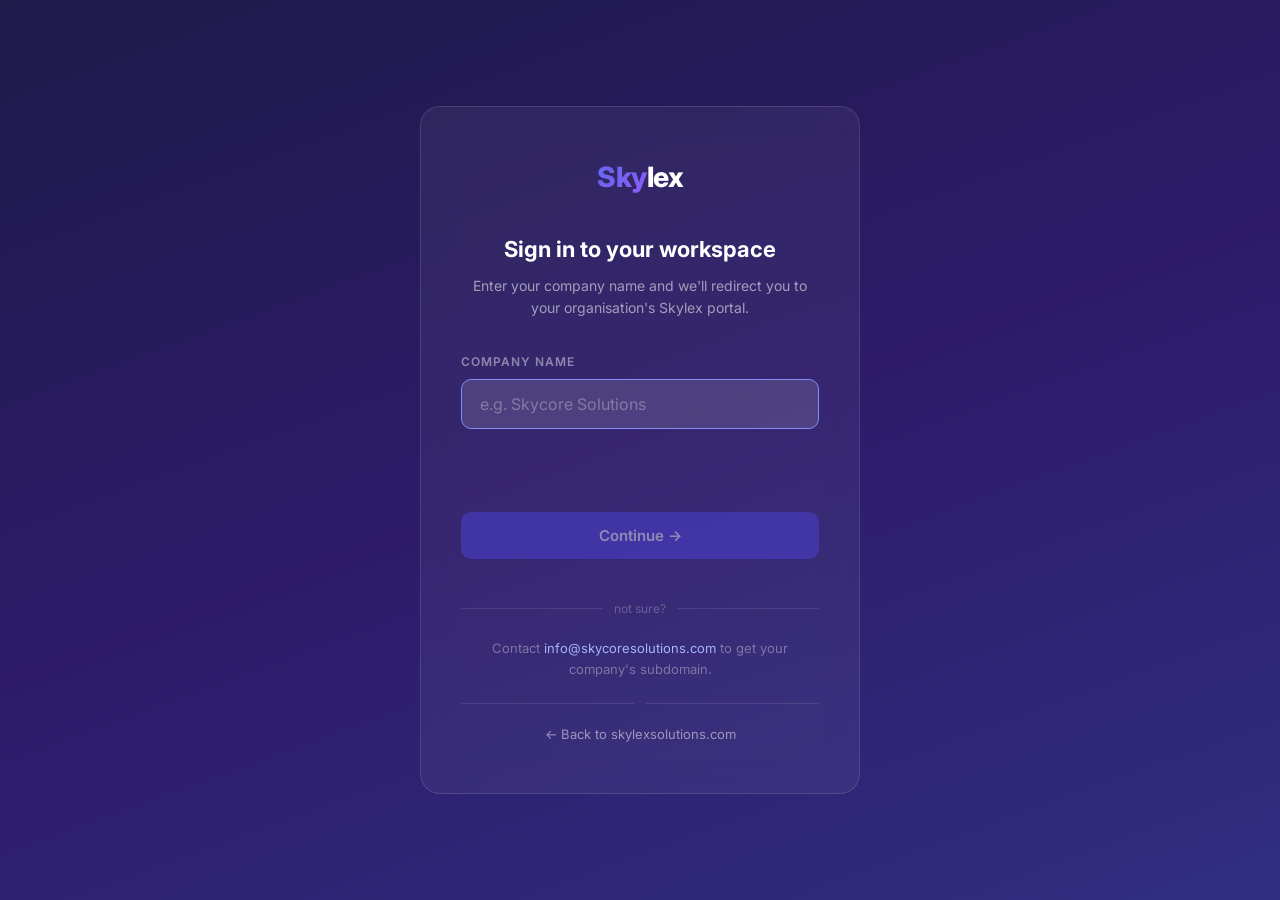
==== signin.html @ 7bc1d97b "feat: company name sign-in page with live subdomain preview" ====
<!DOCTYPE html>
<html lang="en">
<head>
  <meta charset="UTF-8" />
  <meta name="viewport" content="width=device-width, initial-scale=1.0" />
  <title>Sign in — Skylex</title>
  <link rel="preconnect" href="https://fonts.googleapis.com" />
  <link rel="preconnect" href="https://fonts.gstatic.com" crossorigin />
  <link href="https://fonts.googleapis.com/css2?family=Inter:wght@400;500;600;700;800&display=swap" rel="stylesheet" />
  <link rel="stylesheet" href="styles.css" />
  <style>
    body { background: linear-gradient(160deg, var(--indigo-950) 0%, #2d1b69 50%, var(--indigo-900) 100%); min-height: 100vh; display: flex; flex-direction: column; }
    .signin-wrap { flex: 1; display: flex; align-items: center; justify-content: center; padding: 40px 24px; }
    .signin-card {
      background: rgba(255,255,255,.05);
      border: 1px solid rgba(255,255,255,.12);
      backdrop-filter: blur(16px);
      border-radius: 20px;
      padding: 48px 40px;
      width: 100%;
      max-width: 440px;
      text-align: center;
    }
    .signin-logo { margin-bottom: 32px; }
    .signin-logo a { font-size: 28px; font-weight: 800; text-decoration: none; letter-spacing: -.5px; }
    .signin-title { font-size: 22px; font-weight: 700; color: var(--white); margin-bottom: 8px; }
    .signin-sub { font-size: 14px; color: rgba(255,255,255,.55); margin-bottom: 32px; line-height: 1.6; }
    .signin-field { text-align: left; margin-bottom: 16px; }
    .signin-field label { display: block; font-size: 12px; font-weight: 600; text-transform: uppercase; letter-spacing: 1px; color: rgba(255,255,255,.45); margin-bottom: 8px; }
    .signin-input {
      width: 100%;
      padding: 14px 18px;
      border-radius: 10px;
      border: 1.5px solid rgba(255,255,255,.15);
      background: rgba(255,255,255,.08);
      color: var(--white);
      font-size: 16px;
      font-family: var(--font);
      outline: none;
      transition: border .15s, background .15s;
    }
    .signin-input::placeholder { color: rgba(255,255,255,.3); }
    .signin-input:focus { border-color: var(--indigo-400); background: rgba(255,255,255,.12); }

    /* URL preview */
    .signin-preview {
      display: flex;
      align-items: center;
      gap: 6px;
      padding: 10px 14px;
      background: rgba(255,255,255,.06);
      border: 1px solid rgba(255,255,255,.1);
      border-radius: 8px;
      margin-bottom: 24px;
      min-height: 40px;
      transition: opacity .2s;
    }
    .signin-preview.hidden { opacity: 0; pointer-events: none; }
    .preview-arrow { color: rgba(255,255,255,.3); font-size: 13px; flex-shrink: 0; }
    .preview-url { font-size: 13px; font-family: monospace; color: var(--indigo-300); word-break: break-all; text-align: left; }
    .preview-slug { color: var(--white); font-weight: 700; }

    .signin-btn {
      width: 100%;
      padding: 14px;
      border-radius: 10px;
      background: var(--indigo-600);
      color: var(--white);
      font-size: 15px;
      font-weight: 600;
      border: none;
      cursor: pointer;
      font-family: var(--font);
      transition: background .15s, transform .1s, opacity .15s;
      margin-bottom: 20px;
    }
    .signin-btn:hover:not(:disabled) { background: var(--indigo-500); transform: translateY(-1px); }
    .signin-btn:disabled { opacity: .45; cursor: not-allowed; transform: none; }

    .signin-error {
      font-size: 13px;
      color: #fca5a5;
      background: rgba(239,68,68,.12);
      border: 1px solid rgba(239,68,68,.25);
      border-radius: 8px;
      padding: 10px 14px;
      margin-bottom: 16px;
      display: none;
    }
    .signin-error.show { display: block; }

    .signin-back { font-size: 13px; color: rgba(255,255,255,.35); }
    .signin-back a { color: rgba(255,255,255,.5); text-decoration: none; transition: color .15s; }
    .signin-back a:hover { color: var(--indigo-300); }

    .signin-divider { display: flex; align-items: center; gap: 12px; margin: 20px 0; }
    .signin-divider span { font-size: 12px; color: rgba(255,255,255,.25); white-space: nowrap; }
    .signin-divider::before, .signin-divider::after { content: ''; flex: 1; height: 1px; background: rgba(255,255,255,.1); }

    .signin-contact { font-size: 13px; color: rgba(255,255,255,.35); }
    .signin-contact a { color: var(--indigo-300); text-decoration: none; }
    .signin-contact a:hover { text-decoration: underline; }
  </style>
</head>
<body>

  <div class="signin-wrap">
    <div class="signin-card">

      <!-- Logo -->
      <div class="signin-logo">
        <a href="/">
          <span class="logo-sky">Sky</span><span style="color:white">lex</span>
        </a>
      </div>

      <h1 class="signin-title">Sign in to your workspace</h1>
      <p class="signin-sub">Enter your company name and we'll redirect you to your organisation's Skylex portal.</p>

      <!-- Form -->
      <form onsubmit="handleSignin(event)">
        <div class="signin-field">
          <label for="company">Company name</label>
          <input
            id="company"
            class="signin-input"
            type="text"
            placeholder="e.g. Skycore Solutions"
            autocomplete="organization"
            autofocus
            oninput="updatePreview()"
          />
        </div>

        <!-- Live URL preview -->
        <div class="signin-preview hidden" id="preview">
          <span class="preview-arrow">→</span>
          <span class="preview-url">
            <span class="preview-slug" id="previewSlug"></span>.skylexsolutions.com
          </span>
        </div>

        <!-- Error -->
        <div class="signin-error" id="error">Please enter your company name.</div>

        <button type="submit" class="signin-btn" id="submitBtn" disabled>
          Continue →
        </button>
      </form>

      <div class="signin-divider"><span>not sure?</span></div>
      <p class="signin-contact">
        Contact <a href="mailto:info@skycoresolutions.com">info@skycoresolutions.com</a> to get your company's subdomain.
      </p>

      <div class="signin-divider" style="margin-top:24px"></div>
      <p class="signin-back"><a href="/">← Back to skylexsolutions.com</a></p>

    </div>
  </div>

  <script>
    const BASE_DOMAIN = 'skylexsolutions.com';

    /** Convert a company name to a URL-safe subdomain slug.
     *  "Skycore Solutions Inc." → "skycoresolutions"
     *  "Acme Corp."            → "acmecorp"
     */
    function toSlug(name) {
      return name
        .toLowerCase()
        // Strip common legal suffixes
        .replace(/\b(inc\.?|ltd\.?|llc\.?|corp\.?|co\.?|group|international|int'?l\.?)\s*$/gi, '')
        // Keep only letters and numbers
        .replace(/[^a-z0-9]/g, '')
        .trim();
    }

    function updatePreview() {
      const input   = document.getElementById('company');
      const preview = document.getElementById('preview');
      const slug    = document.getElementById('previewSlug');
      const btn     = document.getElementById('submitBtn');
      const error   = document.getElementById('error');

      const raw     = input.value.trim();
      const derived = toSlug(raw);

      error.classList.remove('show');

      if (!raw || !derived) {
        preview.classList.add('hidden');
        btn.disabled = true;
        return;
      }

      slug.textContent = derived;
      preview.classList.remove('hidden');
      btn.disabled = false;
    }

    function handleSignin(e) {
      e.preventDefault();

      const raw   = document.getElementById('company').value.trim();
      const slug  = toSlug(raw);
      const error = document.getElementById('error');

      if (!raw || !slug) {
        error.classList.add('show');
        return;
      }

      const url = `https://${slug}.${BASE_DOMAIN}/login`;
      window.location.href = url;
    }
  </script>

</body>
</html>
---- styles.css ----
/* ── Reset & Base ─────────────────────────────────────────────────────────── */
*, *::before, *::after { box-sizing: border-box; margin: 0; padding: 0; }

:root {
  --indigo-50:  #eef2ff;
  --indigo-100: #e0e7ff;
  --indigo-300: #a5b4fc;
  --indigo-400: #818cf8;
  --indigo-500: #6366f1;
  --indigo-600: #4f46e5;
  --indigo-700: #4338ca;
  --indigo-800: #3730a3;
  --indigo-900: #312e81;
  --indigo-950: #1e1b4b;
  --violet-400: #a78bfa;
  --violet-500: #8b5cf6;
  --violet-600: #7c3aed;
  --emerald-500:#10b981;
  --blue-500:   #3b82f6;
  --zinc-50:    #fafafa;
  --zinc-100:   #f4f4f5;
  --zinc-200:   #e4e4e7;
  --zinc-400:   #a1a1aa;
  --zinc-500:   #71717a;
  --zinc-700:   #3f3f46;
  --zinc-800:   #27272a;
  --zinc-900:   #18181b;
  --white:      #ffffff;

  --font: 'Inter', system-ui, sans-serif;
  --radius: 12px;
  --max-w: 1200px;
}

html { scroll-behavior: smooth; }

body {
  font-family: var(--font);
  color: var(--zinc-900);
  background: var(--white);
  line-height: 1.6;
  -webkit-font-smoothing: antialiased;
}

.container {
  max-width: var(--max-w);
  margin: 0 auto;
  padding: 0 24px;
}

/* ── Buttons ──────────────────────────────────────────────────────────────── */
.btn {
  display: inline-flex;
  align-items: center;
  gap: 8px;
  padding: 10px 20px;
  border-radius: 8px;
  font-size: 14px;
  font-weight: 600;
  text-decoration: none;
  cursor: pointer;
  transition: all .15s ease;
  border: none;
  font-family: var(--font);
  white-space: nowrap;
}
.btn--primary {
  background: var(--indigo-600);
  color: var(--white);
}
.btn--primary:hover { background: var(--indigo-700); transform: translateY(-1px); box-shadow: 0 4px 12px rgba(79,70,229,.35); }
.btn--ghost {
  background: transparent;
  color: var(--indigo-600);
  border: 1.5px solid var(--indigo-200);
}
.btn--ghost:hover { background: var(--indigo-50); }
.btn--outline {
  background: transparent;
  color: var(--white);
  border: 1.5px solid rgba(255,255,255,.35);
}
.btn--outline:hover { background: rgba(255,255,255,.1); }
.btn--lg { padding: 13px 28px; font-size: 15px; border-radius: 10px; }

/* ── Nav ──────────────────────────────────────────────────────────────────── */
.nav {
  position: sticky;
  top: 0;
  z-index: 100;
  background: rgba(255,255,255,.85);
  backdrop-filter: blur(12px);
  border-bottom: 1px solid var(--zinc-100);
}
.nav__inner {
  display: flex;
  align-items: center;
  justify-content: space-between;
  height: 64px;
}
.nav__logo {
  font-size: 24px;
  font-weight: 800;
  text-decoration: none;
  letter-spacing: -.5px;
}
.logo-sky { background: linear-gradient(135deg, var(--indigo-500), var(--violet-500)); -webkit-background-clip: text; -webkit-text-fill-color: transparent; background-clip: text; }
.logo-lex { color: var(--indigo-950); }
.nav__links {
  display: flex;
  align-items: center;
  gap: 4px;
}
.nav__links a:not(.btn) {
  padding: 8px 14px;
  font-size: 14px;
  font-weight: 500;
  color: var(--zinc-700);
  text-decoration: none;
  border-radius: 8px;
  transition: all .15s;
}
.nav__links a:not(.btn):hover { color: var(--indigo-600); background: var(--indigo-50); }
.nav__links .btn--ghost { margin-left: 4px; }
.nav__links .btn--primary { margin-left: 4px; }

.nav__burger { display: none; flex-direction: column; gap: 5px; cursor: pointer; background: none; border: none; padding: 8px; }
.nav__burger span { display: block; width: 22px; height: 2px; background: var(--zinc-700); border-radius: 2px; transition: all .2s; }
.nav__mobile { display: none; flex-direction: column; gap: 4px; padding: 12px 16px 16px; border-top: 1px solid var(--zinc-100); background: var(--white); }
.nav__mobile a { padding: 10px 12px; font-size: 15px; font-weight: 500; color: var(--zinc-700); text-decoration: none; border-radius: 8px; }
.nav__mobile a:hover { background: var(--indigo-50); color: var(--indigo-600); }
.nav__mobile .btn { margin-top: 4px; justify-content: center; }
.nav__mobile.open { display: flex; }

@media (max-width: 768px) {
  .nav__links { display: none; }
  .nav__burger { display: flex; }
}

/* ── Hero ─────────────────────────────────────────────────────────────────── */
.hero {
  position: relative;
  background: linear-gradient(160deg, var(--indigo-950) 0%, #2d1b69 50%, var(--indigo-900) 100%);
  overflow: hidden;
  padding: 100px 0 120px;
}
.hero__glow {
  position: absolute;
  top: -200px; left: 50%;
  transform: translateX(-50%);
  width: 800px; height: 800px;
  background: radial-gradient(circle, rgba(139,92,246,.25) 0%, transparent 70%);
  pointer-events: none;
}
.hero__inner { position: relative; z-index: 1; text-align: center; }
.hero__badge {
  display: inline-flex;
  align-items: center;
  gap: 8px;
  padding: 6px 16px;
  border-radius: 100px;
  background: rgba(165,180,252,.12);
  border: 1px solid rgba(165,180,252,.25);
  color: var(--indigo-300);
  font-size: 13px;
  font-weight: 500;
  margin-bottom: 28px;
}
.badge-dot {
  width: 7px; height: 7px;
  background: var(--violet-400);
  border-radius: 50%;
  box-shadow: 0 0 8px var(--violet-400);
  animation: pulse 2s infinite;
}
@keyframes pulse {
  0%, 100% { opacity: 1; }
  50% { opacity: .5; }
}
.hero__headline {
  font-size: clamp(52px, 8vw, 88px);
  font-weight: 800;
  line-height: 1.05;
  letter-spacing: -2px;
  color: var(--white);
  margin-bottom: 24px;
}
.gradient-text {
  background: linear-gradient(135deg, var(--indigo-300) 0%, var(--violet-400) 100%);
  -webkit-background-clip: text;
  -webkit-text-fill-color: transparent;
  background-clip: text;
}
.hero__sub {
  max-width: 600px;
  margin: 0 auto 40px;
  font-size: 18px;
  color: rgba(255,255,255,.7);
  line-height: 1.7;
}
.hero__ctas {
  display: flex;
  gap: 12px;
  justify-content: center;
  flex-wrap: wrap;
  margin-bottom: 56px;
}
.hero__integrations {
  display: flex;
  align-items: center;
  gap: 12px;
  justify-content: center;
  flex-wrap: wrap;
  color: rgba(255,255,255,.4);
  font-size: 13px;
}
.integrations-list { display: flex; gap: 8px; flex-wrap: wrap; justify-content: center; }
.integration-tag {
  padding: 4px 12px;
  background: rgba(255,255,255,.08);
  border: 1px solid rgba(255,255,255,.12);
  border-radius: 100px;
  color: rgba(255,255,255,.6);
  font-size: 12px;
  font-weight: 500;
}

/* ── Section shared ───────────────────────────────────────────────────────── */
.section-label {
  display: inline-block;
  font-size: 12px;
  font-weight: 700;
  text-transform: uppercase;
  letter-spacing: 1.5px;
  color: var(--indigo-600);
  margin-bottom: 12px;
}
.section-title {
  font-size: clamp(28px, 4vw, 42px);
  font-weight: 800;
  letter-spacing: -1px;
  line-height: 1.15;
  color: var(--zinc-900);
  margin-bottom: 16px;
}
.section-sub {
  max-width: 580px;
  color: var(--zinc-500);
  font-size: 17px;
  line-height: 1.7;
  margin-bottom: 56px;
}

/* ── Why ──────────────────────────────────────────────────────────────────── */
.why {
  padding: 96px 0;
  background: var(--zinc-50);
}
.why__grid {
  display: grid;
  grid-template-columns: 1fr auto 1fr;
  gap: 0;
  align-items: start;
}
.why__card {
  padding: 32px;
  border-radius: var(--radius);
  border: 1.5px solid var(--zinc-200);
  background: var(--white);
}
.why__card--solution { border-color: var(--indigo-200); background: var(--indigo-50); }
.why__card-label {
  font-size: 12px;
  font-weight: 700;
  text-transform: uppercase;
  letter-spacing: 1px;
  margin-bottom: 20px;
  color: var(--zinc-400);
}
.why__card--solution .why__card-label { color: var(--indigo-500); }
.why__list { list-style: none; display: flex; flex-direction: column; gap: 12px; }
.why__list li {
  display: flex;
  align-items: flex-start;
  gap: 10px;
  font-size: 15px;
  color: var(--zinc-700);
  line-height: 1.5;
}
.why__list li::before { content: ''; display: block; flex-shrink: 0; margin-top: 6px; width: 8px; height: 8px; border-radius: 50%; }
.why__list--bad li::before { background: var(--zinc-400); }
.why__list--good li::before { background: var(--indigo-500); }
.why__divider {
  display: flex;
  align-items: center;
  justify-content: center;
  padding: 0 24px;
  padding-top: 80px;
}
.why__arrow {
  width: 44px; height: 44px;
  background: var(--indigo-600);
  color: var(--white);
  border-radius: 50%;
  display: flex;
  align-items: center;
  justify-content: center;
  font-size: 20px;
  font-weight: 700;
  flex-shrink: 0;
}

@media (max-width: 768px) {
  .why__grid { grid-template-columns: 1fr; }
  .why__divider { padding: 16px 0; }
  .why__arrow { transform: rotate(90deg); }
}

/* ── How it works ─────────────────────────────────────────────────────────── */
.how {
  padding: 96px 0;
  background: var(--white);
}
.steps {
  display: grid;
  grid-template-columns: 1fr auto 1fr auto 1fr;
  gap: 0;
  align-items: start;
  margin-top: 8px;
}
.step {
  padding: 32px 24px;
  text-align: center;
}
.step__num {
  font-size: 48px;
  font-weight: 800;
  color: var(--indigo-100);
  line-height: 1;
  margin-bottom: 16px;
  letter-spacing: -2px;
}
.step h3 {
  font-size: 20px;
  font-weight: 700;
  color: var(--zinc-900);
  margin-bottom: 12px;
}
.step p { font-size: 15px; color: var(--zinc-500); line-height: 1.65; }
.step__connector {
  display: flex;
  align-items: center;
  justify-content: center;
  padding-top: 48px;
  color: var(--indigo-200);
  font-size: 28px;
}
.step__connector::after { content: '→'; }

@media (max-width: 768px) {
  .steps { grid-template-columns: 1fr; }
  .step__connector { padding: 0; transform: rotate(90deg); font-size: 20px; }
}

/* ── Features ─────────────────────────────────────────────────────────────── */
.features {
  padding: 96px 0;
  background: var(--zinc-50);
}
.features__grid {
  display: grid;
  grid-template-columns: repeat(auto-fill, minmax(320px, 1fr));
  gap: 20px;
}
.feature-card {
  background: var(--white);
  border: 1.5px solid var(--zinc-200);
  border-radius: var(--radius);
  padding: 28px;
  transition: all .2s;
}
.feature-card:hover {
  border-color: var(--indigo-200);
  box-shadow: 0 4px 24px rgba(79,70,229,.08);
  transform: translateY(-2px);
}
.feature-card__icon {
  width: 48px; height: 48px;
  border-radius: 12px;
  display: flex;
  align-items: center;
  justify-content: center;
  margin-bottom: 18px;
}
.feature-card__icon svg { width: 24px; height: 24px; }
.feature-card__icon--indigo { background: var(--indigo-50); color: var(--indigo-600); }
.feature-card__icon--violet { background: #f5f3ff; color: var(--violet-600); }
.feature-card__icon--blue   { background: #eff6ff; color: var(--blue-500); }
.feature-card__icon--emerald{ background: #ecfdf5; color: var(--emerald-500); }
.feature-card h3 { font-size: 17px; font-weight: 700; margin-bottom: 8px; color: var(--zinc-900); }
.feature-card p  { font-size: 14px; color: var(--zinc-500); line-height: 1.65; }

/* ── CTA Section ──────────────────────────────────────────────────────────── */
.cta-section {
  padding: 96px 0;
  background: linear-gradient(160deg, var(--indigo-950) 0%, #2d1b69 100%);
  text-align: center;
}
.cta-section h2 {
  font-size: clamp(28px, 4vw, 44px);
  font-weight: 800;
  color: var(--white);
  letter-spacing: -1px;
  margin-bottom: 16px;
}
.cta-section p {
  color: rgba(255,255,255,.65);
  font-size: 17px;
  max-width: 520px;
  margin: 0 auto 40px;
  line-height: 1.7;
}
.cta-form {
  display: flex;
  gap: 12px;
  justify-content: center;
  flex-wrap: wrap;
  max-width: 720px;
  margin: 0 auto;
}
.cta-form input {
  flex: 1;
  min-width: 180px;
  padding: 13px 18px;
  border-radius: 10px;
  border: 1.5px solid rgba(255,255,255,.2);
  background: rgba(255,255,255,.08);
  color: var(--white);
  font-size: 15px;
  font-family: var(--font);
  outline: none;
  transition: border .15s;
}
.cta-form input::placeholder { color: rgba(255,255,255,.4); }
.cta-form input:focus { border-color: rgba(255,255,255,.5); }
.cta-note { color: rgba(255,255,255,.6); font-size: 14px; margin-top: 16px; min-height: 20px; }

/* ── Footer ───────────────────────────────────────────────────────────────── */
.footer {
  background: var(--indigo-950);
  color: rgba(255,255,255,.6);
  padding-top: 64px;
}
.footer__inner {
  display: grid;
  grid-template-columns: 1.5fr 1fr;
  gap: 48px;
  padding-bottom: 48px;
  border-bottom: 1px solid rgba(255,255,255,.08);
}
.footer__brand .nav__logo { margin-bottom: 12px; display: inline-block; }
.footer .logo-lex { color: var(--white); }
.footer__brand p { font-size: 14px; color: rgba(255,255,255,.45); margin-bottom: 4px; }
.footer__credit a { color: rgba(255,255,255,.5); text-decoration: none; }
.footer__credit a:hover { color: var(--indigo-300); }
.footer__links {
  display: grid;
  grid-template-columns: repeat(3, 1fr);
  gap: 24px;
}
.footer__links h4 { font-size: 12px; font-weight: 700; text-transform: uppercase; letter-spacing: 1px; color: rgba(255,255,255,.35); margin-bottom: 16px; }
.footer__links a { display: block; font-size: 14px; color: rgba(255,255,255,.55); text-decoration: none; margin-bottom: 10px; transition: color .15s; }
.footer__links a:hover { color: var(--indigo-300); }
.footer__bottom { padding: 20px 0; }
.footer__bottom p { font-size: 13px; color: rgba(255,255,255,.25); text-align: center; }

@media (max-width: 768px) {
  .footer__inner { grid-template-columns: 1fr; }
  .footer__links { grid-template-columns: repeat(2, 1fr); }
  .hero { padding: 72px 0 88px; }
  .why, .how, .features, .cta-section { padding: 64px 0; }
}
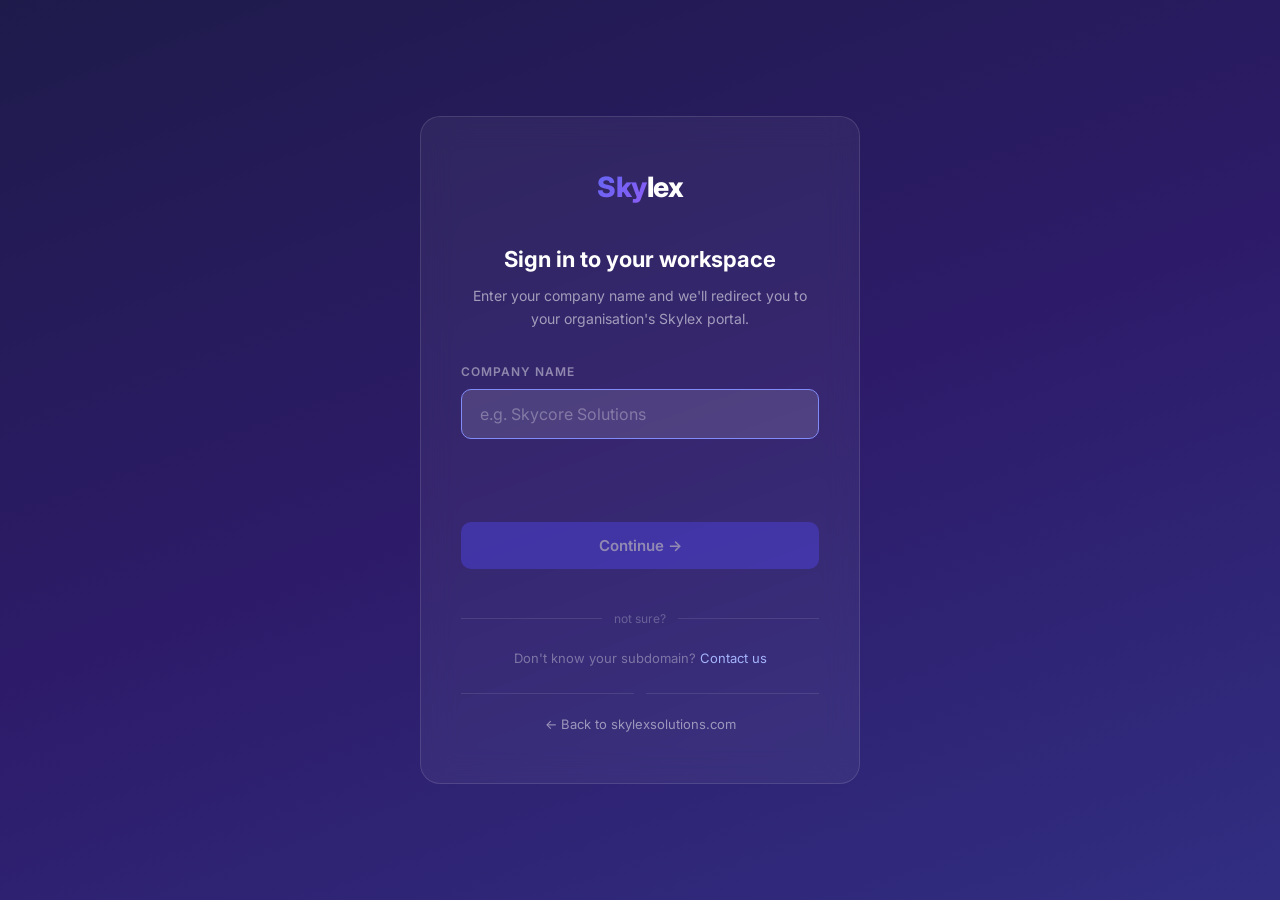
==== commit dcc49583: "feat: Contact us modal on sign-in page (name, email*, company*)" ====
--- a/signin.html
+++ b/signin.html
@@ -98,8 +98,73 @@
     .signin-divider::before, .signin-divider::after { content: ''; flex: 1; height: 1px; background: rgba(255,255,255,.1); }
 
     .signin-contact { font-size: 13px; color: rgba(255,255,255,.35); }
-    .signin-contact a { color: var(--indigo-300); text-decoration: none; }
+    .signin-contact a { color: var(--indigo-300); text-decoration: none; cursor: pointer; }
     .signin-contact a:hover { text-decoration: underline; }
+
+    /* ── Contact modal ────────────────────────────────────────────────────── */
+    .modal-overlay {
+      position: fixed; inset: 0;
+      background: rgba(0,0,0,.6);
+      backdrop-filter: blur(4px);
+      display: flex; align-items: center; justify-content: center;
+      z-index: 999;
+      padding: 24px;
+      opacity: 0; pointer-events: none;
+      transition: opacity .2s;
+    }
+    .modal-overlay.open { opacity: 1; pointer-events: all; }
+    .modal {
+      background: #1e1b4b;
+      border: 1px solid rgba(255,255,255,.15);
+      border-radius: 16px;
+      padding: 32px;
+      width: 100%;
+      max-width: 380px;
+      transform: translateY(12px);
+      transition: transform .2s;
+    }
+    .modal-overlay.open .modal { transform: translateY(0); }
+    .modal-title { font-size: 17px; font-weight: 700; color: var(--white); margin-bottom: 6px; }
+    .modal-sub { font-size: 13px; color: rgba(255,255,255,.45); margin-bottom: 24px; line-height: 1.5; }
+    .modal-field { margin-bottom: 14px; text-align: left; }
+    .modal-field label {
+      display: block; font-size: 11px; font-weight: 600;
+      text-transform: uppercase; letter-spacing: 1px;
+      color: rgba(255,255,255,.4); margin-bottom: 6px;
+    }
+    .modal-field label .req { color: #f87171; margin-left: 2px; }
+    .modal-input {
+      width: 100%; padding: 11px 14px;
+      border-radius: 8px;
+      border: 1.5px solid rgba(255,255,255,.12);
+      background: rgba(255,255,255,.07);
+      color: var(--white); font-size: 14px;
+      font-family: var(--font); outline: none;
+      transition: border .15s, background .15s;
+    }
+    .modal-input::placeholder { color: rgba(255,255,255,.25); }
+    .modal-input:focus { border-color: var(--indigo-400); background: rgba(255,255,255,.11); }
+    .modal-input.invalid { border-color: #f87171; }
+    .modal-actions { display: flex; gap: 10px; margin-top: 20px; }
+    .modal-cancel {
+      flex: 1; padding: 11px; border-radius: 8px;
+      background: transparent; border: 1.5px solid rgba(255,255,255,.15);
+      color: rgba(255,255,255,.5); font-size: 14px; font-weight: 600;
+      font-family: var(--font); cursor: pointer; transition: all .15s;
+    }
+    .modal-cancel:hover { border-color: rgba(255,255,255,.3); color: rgba(255,255,255,.8); }
+    .modal-send {
+      flex: 2; padding: 11px; border-radius: 8px;
+      background: var(--indigo-600); border: none;
+      color: var(--white); font-size: 14px; font-weight: 600;
+      font-family: var(--font); cursor: pointer; transition: background .15s;
+    }
+    .modal-send:hover:not(:disabled) { background: var(--indigo-500); }
+    .modal-send:disabled { opacity: .45; cursor: not-allowed; }
+    .modal-success {
+      text-align: center; padding: 12px 0 4px;
+      font-size: 14px; color: #86efac;
+    }
   </style>
 </head>
 <body>
@@ -150,8 +215,39 @@
 
       <div class="signin-divider"><span>not sure?</span></div>
       <p class="signin-contact">
-        Contact <a href="mailto:info@skycoresolutions.com">info@skycoresolutions.com</a> to get your company's subdomain.
+        Don't know your subdomain? <a onclick="openModal()">Contact us</a>
       </p>
+
+      <!-- Contact modal -->
+      <div class="modal-overlay" id="modalOverlay" onclick="closeOnBackdrop(event)">
+        <div class="modal">
+          <p class="modal-title">Get your subdomain</p>
+          <p class="modal-sub">Fill in your details and we'll get back to you with your company's Skylex access.</p>
+
+          <div id="modalForm">
+            <div class="modal-field">
+              <label>Full name</label>
+              <input id="mName" class="modal-input" type="text" placeholder="Jane Smith" />
+            </div>
+            <div class="modal-field">
+              <label>Work email <span class="req">*</span></label>
+              <input id="mEmail" class="modal-input" type="email" placeholder="jane@company.com" />
+            </div>
+            <div class="modal-field">
+              <label>Company name <span class="req">*</span></label>
+              <input id="mCompany" class="modal-input" type="text" placeholder="Acme Corp" />
+            </div>
+            <div class="modal-actions">
+              <button class="modal-cancel" onclick="closeModal()">Cancel</button>
+              <button class="modal-send" onclick="sendContact()">Send →</button>
+            </div>
+          </div>
+
+          <div class="modal-success" id="modalSuccess" style="display:none">
+            ✓ Message sent! We'll be in touch shortly.
+          </div>
+        </div>
+      </div>
 
       <div class="signin-divider" style="margin-top:24px"></div>
       <p class="signin-back"><a href="/">← Back to skylexsolutions.com</a></p>
@@ -199,6 +295,58 @@
       btn.disabled = false;
     }
 
+    // ── Contact modal ────────────────────────────────────────────────────────
+    function openModal() {
+      document.getElementById('modalOverlay').classList.add('open');
+      document.getElementById('mName').focus();
+    }
+    function closeModal() {
+      document.getElementById('modalOverlay').classList.remove('open');
+      // Reset form
+      ['mName','mEmail','mCompany'].forEach(id => {
+        const el = document.getElementById(id);
+        el.value = '';
+        el.classList.remove('invalid');
+      });
+      document.getElementById('modalForm').style.display = '';
+      document.getElementById('modalSuccess').style.display = 'none';
+    }
+    function closeOnBackdrop(e) {
+      if (e.target === document.getElementById('modalOverlay')) closeModal();
+    }
+    function sendContact() {
+      const name    = document.getElementById('mName');
+      const email   = document.getElementById('mEmail');
+      const company = document.getElementById('mCompany');
+      let valid = true;
+
+      // Validate mandatory fields (email + company)
+      [email, company].forEach(el => {
+        if (!el.value.trim()) { el.classList.add('invalid'); valid = false; }
+        else el.classList.remove('invalid');
+      });
+      name.classList.remove('invalid');
+
+      if (!valid) return;
+
+      // Wire to a real endpoint (Formspree etc.) when ready
+      console.log('Contact request:', {
+        name: name.value.trim(),
+        email: email.value.trim(),
+        company: company.value.trim(),
+      });
+
+      document.getElementById('modalForm').style.display = 'none';
+      document.getElementById('modalSuccess').style.display = 'block';
+
+      setTimeout(closeModal, 2500);
+    }
+
+    // Close modal on Escape key
+    document.addEventListener('keydown', e => {
+      if (e.key === 'Escape') closeModal();
+    });
+
     function handleSignin(e) {
       e.preventDefault();
 
